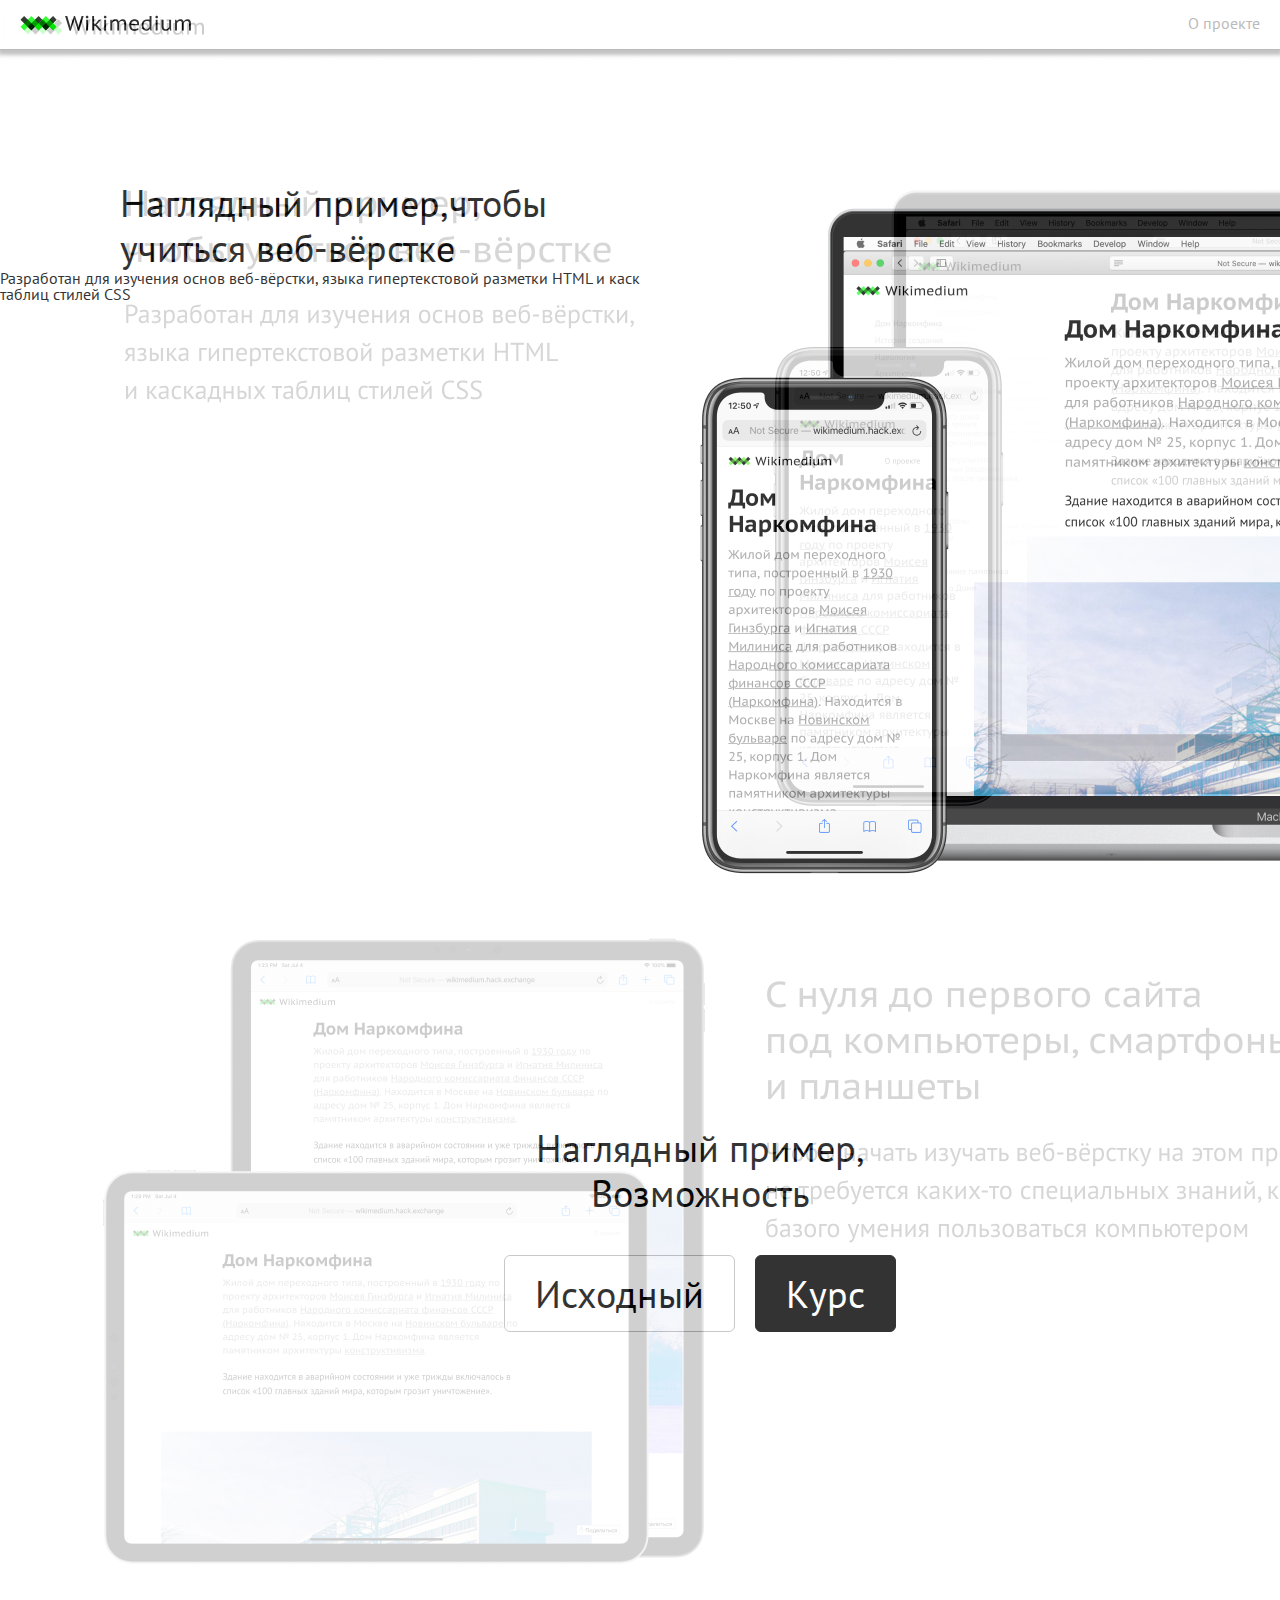
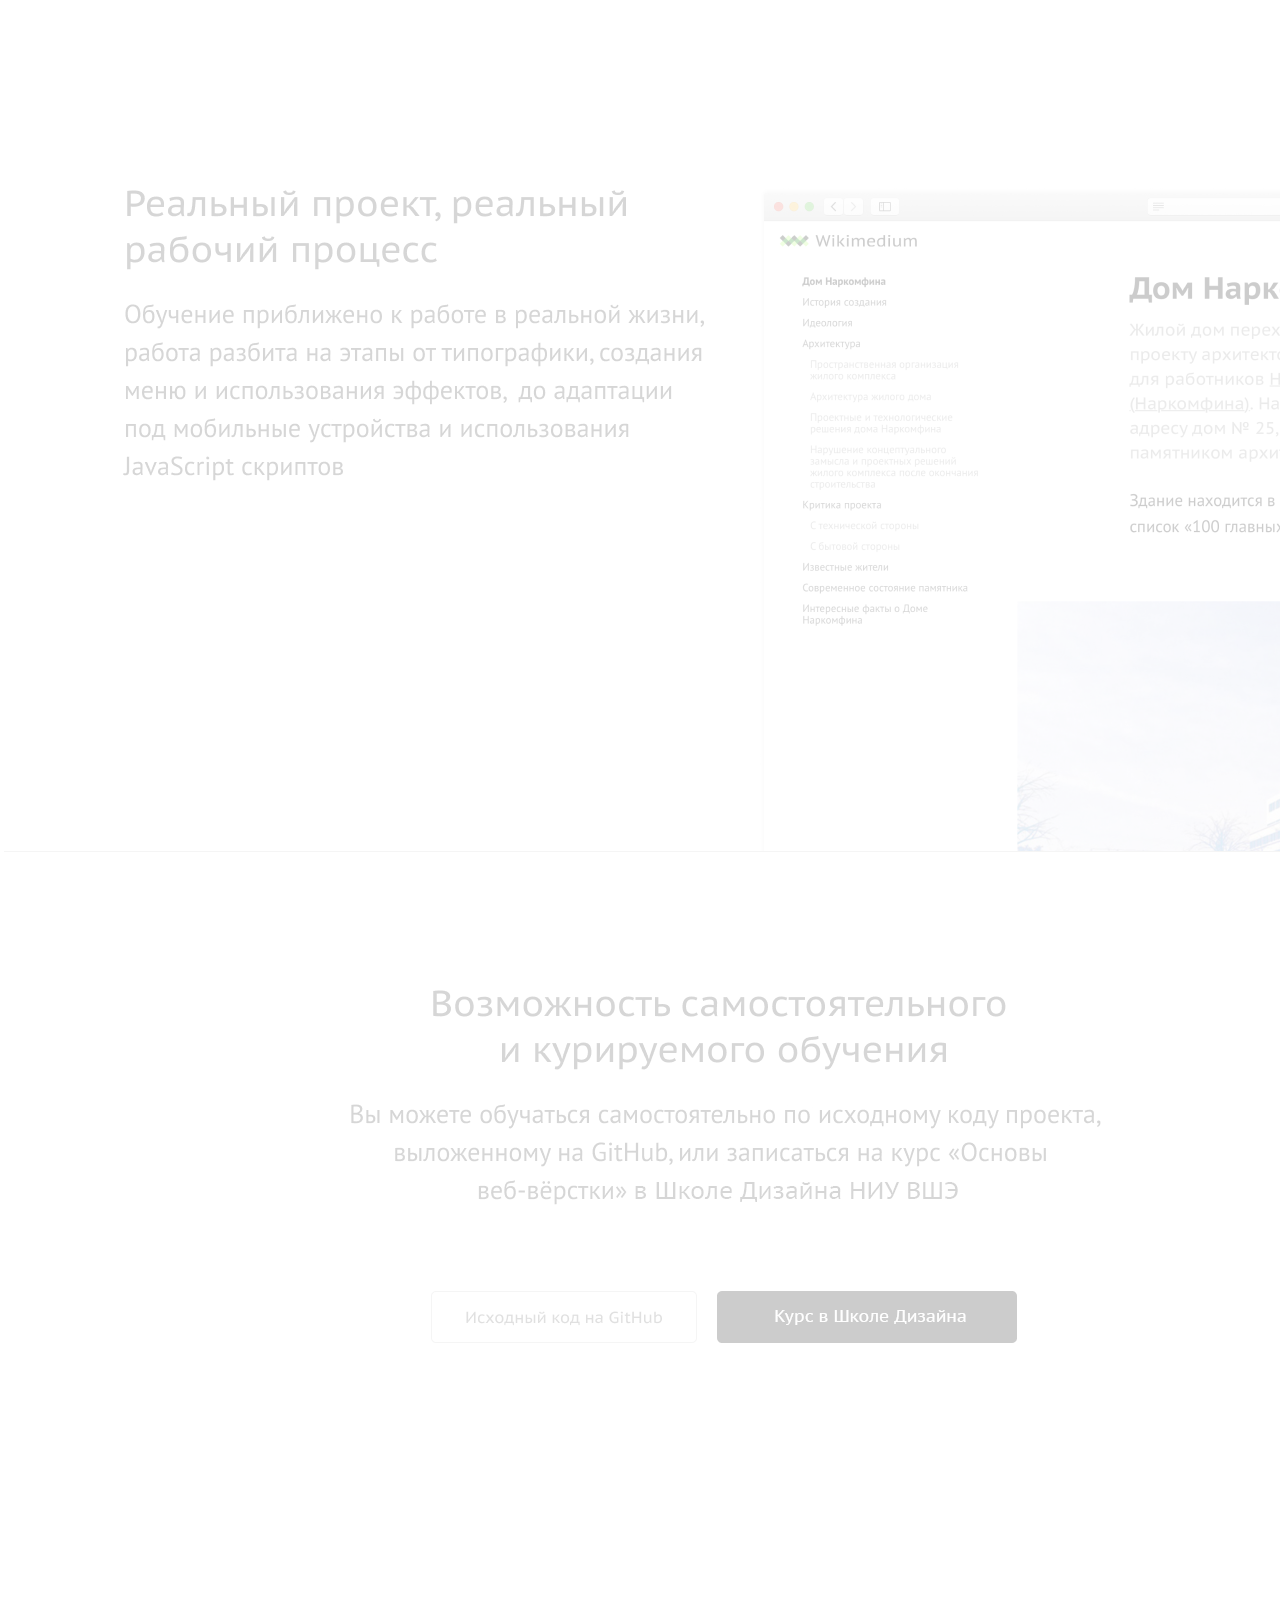
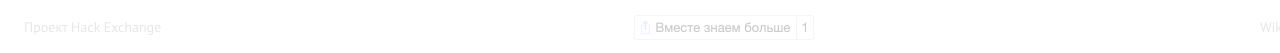
==== about.html @ a0a66534 "Create about.html" ====
<!DOCTYPE html>
<html lang="en" dir="ltr">
  <head>
    <meta charset="utf-8">
    <link rel="stylesheet" href="stylesheets/style.css">
    <title></title>
    <style media="screen">
      body {
        width: 1440;
        height: 100%;
        display: block;
        margin: 0 auto;
        position: relative;
        background: white;
      }
      body::before {
        content: '';
        background: url('images/1440.jpg');
        opacity: .2;
        position: absolute;
        top: 0;
        left: 0;
        right: 0;
        height: 100%;
      }
      html {
        background: #bbb;
        height: 3253px;
        position: relative;
      }
      section{
        display: flex;
        justify-content: space-between;
        align-items:
      }
      section div {
        overflow: hidden;
        width: 50%;
      }
      section h1, .bottom_block {
        font-size: 38px; line-height: 45px;
        margin-top: 130px;
        margin-left: 120px;
      }
      section p, .bottom_block {

      }
      section img {
        margin-top: 100px;
        margin-left: 50px;
      }
      .bottom_block {
        text-align: center;
        padding-top: 100px;
      }
      .bottom_block p {
        width: 510px;
        margin-left: 0 auto;
      }
      .btn {
        text-decoration: none;
        border: 1px solid #bbb;
        padding: 15px 30px;
        background: white;
        display: inline-block;
        border-radius: 6px;
        margin: 40px 5px 0;
      }
      .btn-black {
        color: white;
        background: black;
        border-color: black;
      }
    </style>
  </head>

  <body>
    <div class="menubar">
      <a href="index.html"><img src="images/logo.svg" alt=""></a>
      <a href="about.html">О проекте</a>
    </div>
    <section>
      <div>
        <h1> Наглядный пример,чтобы учиться веб-вёрстке</h1>
        <p>Разработан для изучения основ веб-вёрстки, языка гипертекстовой разметки HTML и каскадных таблиц стилей CSS</p>
      </div>
    <div>
      <img src="images/about1.png" alt="">
    </div>
  </section>
  <section>

  </section>
  <div class="bottom_block">
    <h1> Наглядный пример,</h1>
    <p>Возможность</p>
    <a class="btn" href="#">Исходный</a>
    <a class="btn btn-black" href="#">Курс</a>
  </div>

  </body>
</html>
---- stylesheets/style.css ----
@import 'reset.css';
@import url('https://fonts.googleapis.com/css?family=PT+Sans+Caption:400,700|PT+Sans:400,400i,700,700i&amp;subset=cyrillic');
@import 'layout.css';
@import "sidebar.css";
@import "content.css";
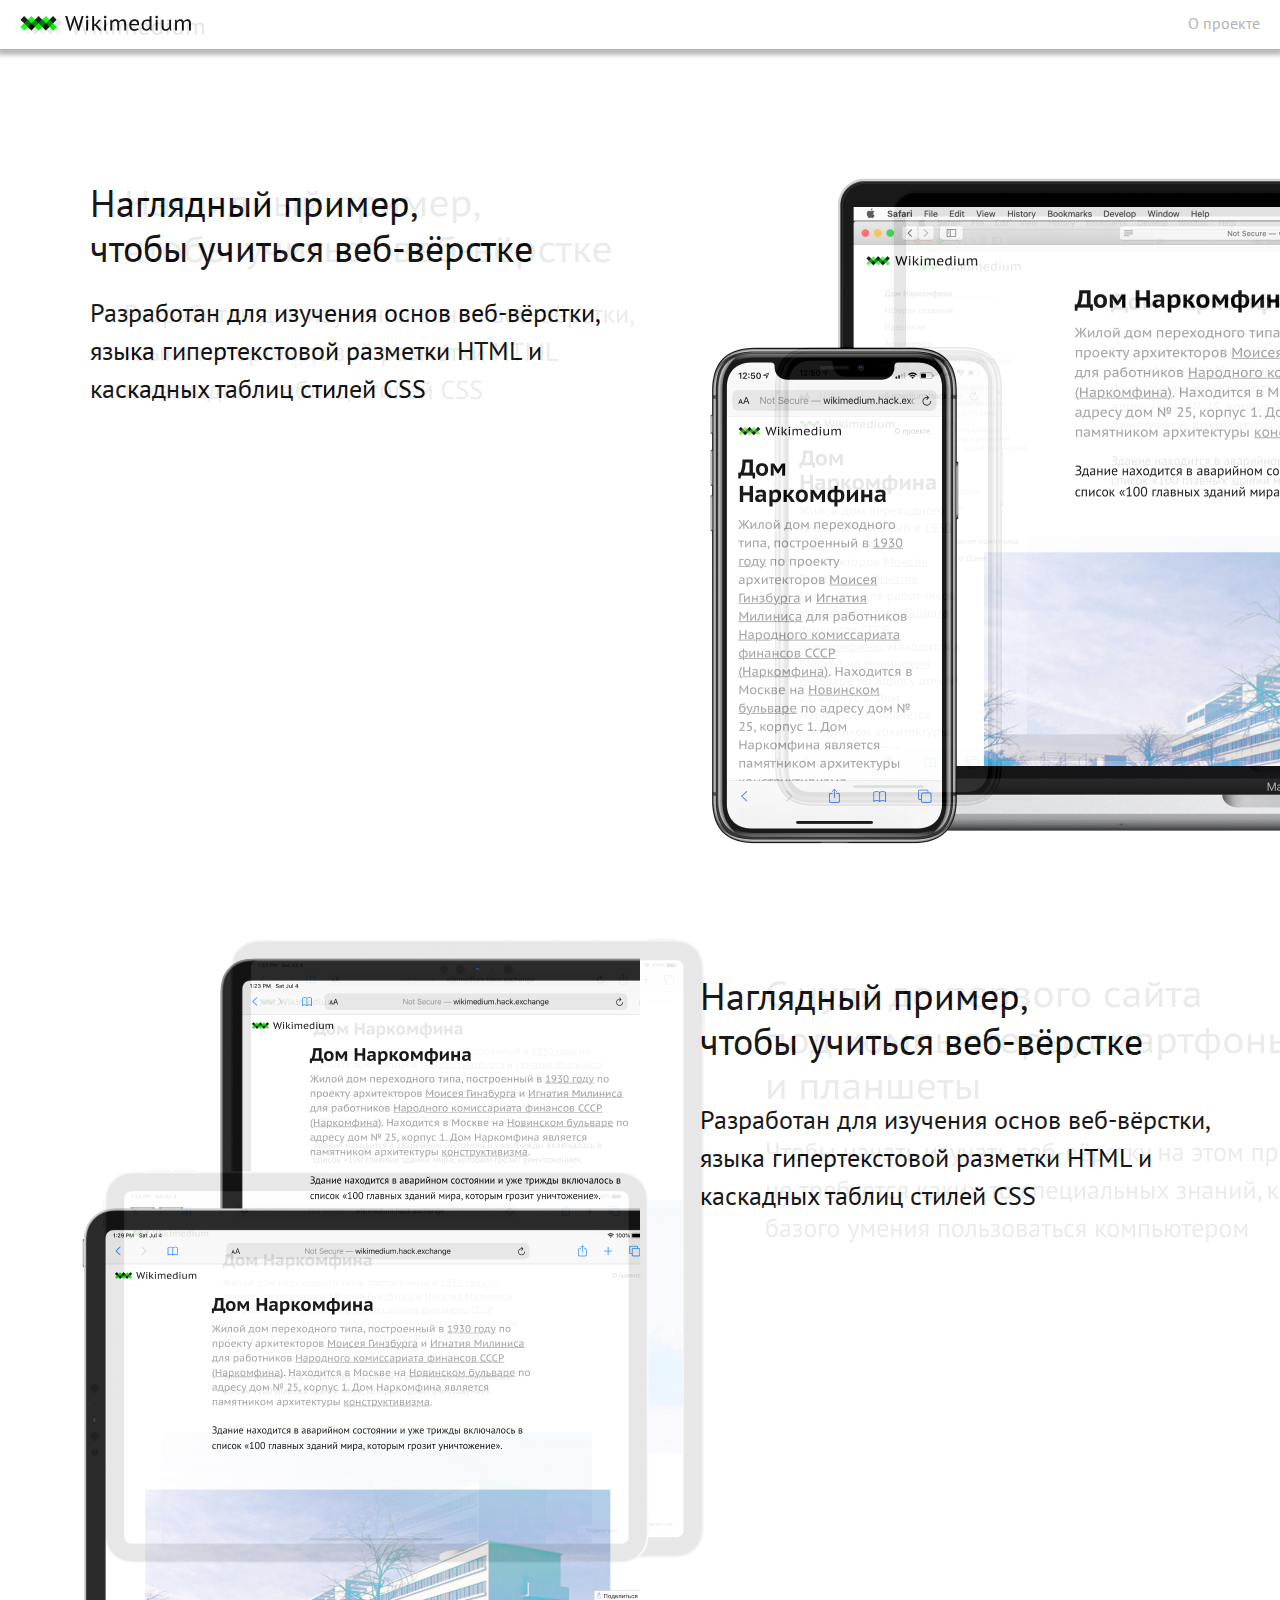
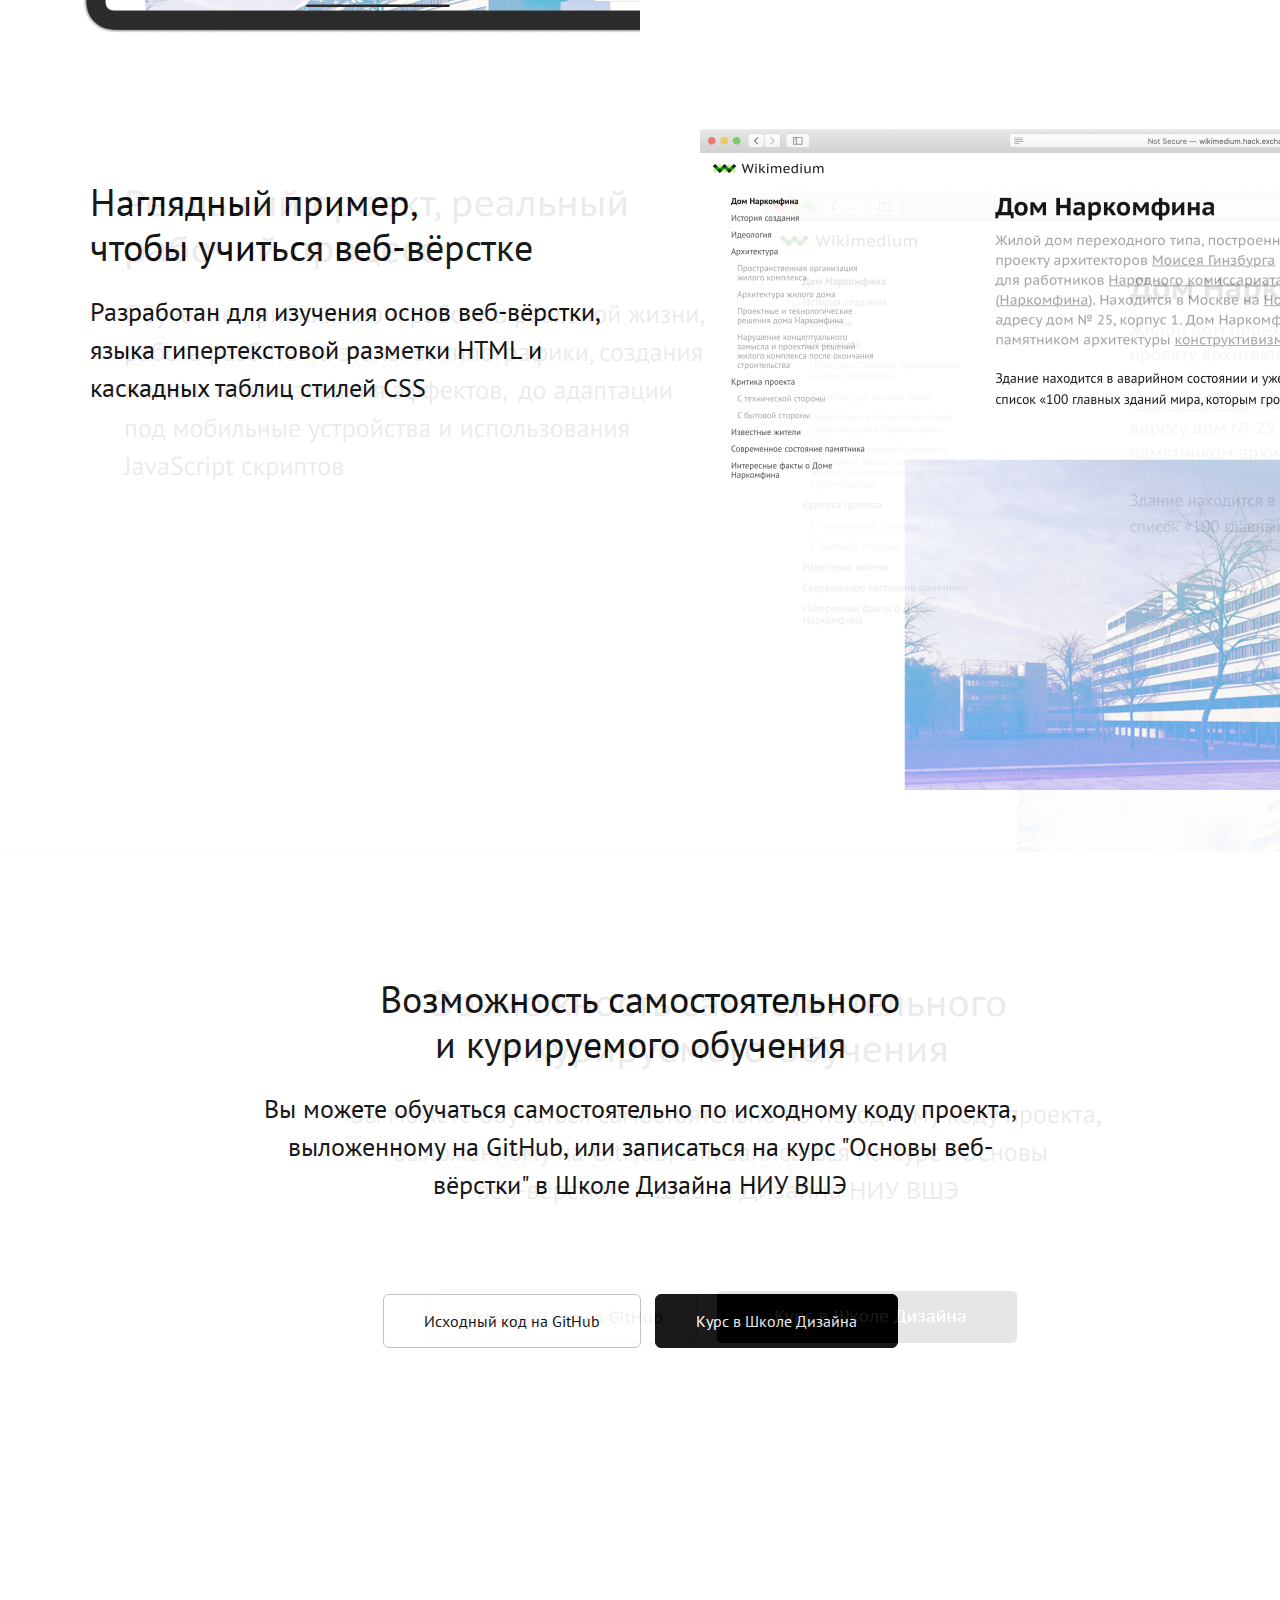
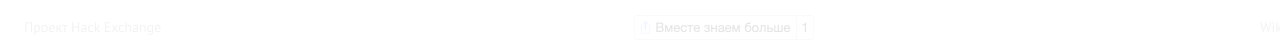
==== commit 342caaf9: "Update about.html" ====
--- a/about.html
+++ b/about.html
@@ -16,55 +16,69 @@
       body::before {
         content: '';
         background: url('images/1440.jpg');
-        opacity: .2;
+        opacity: .1;
         position: absolute;
         top: 0;
         left: 0;
         right: 0;
         height: 100%;
+        /* z-index: 0; ???*/
       }
       html {
         background: #bbb;
         height: 3253px;
         position: relative;
       }
-      section{
+      section {
         display: flex;
         justify-content: space-between;
-        align-items:
+        /* align-items: top; */
+        vertical-align: top;
+        padding-top: 70px;
       }
       section div {
         overflow: hidden;
         width: 50%;
+        padding-left: 60px;
       }
-      section h1, .bottom_block {
-        font-size: 38px; line-height: 45px;
-        margin-top: 130px;
-        margin-left: 120px;
+      section h1, section p {
+        width: 520px;
+        margin: 0 auto;
       }
-      section p, .bottom_block {
-
+      section h1, .bottom_block h1 {
+        margin-top: 60px;
+        margin-bottom: 24px;
+        font-size: 38px;
+        line-height: 45px;
       }
-      section img {
-        margin-top: 100px;
-        margin-left: 50px;
+      section p, .bottom_block p {
+        font-size: 26px;
+        line-height: 38px;
+      }
+      section:nth-of-type(2) h1,
+      section:nth-of-type(2) p {
+        margin-top: 38px;
+        margin-left: 0;
+      }
+      section:nth-of-type(3) h1 {
+        margin-top: 50px;
       }
       .bottom_block {
         text-align: center;
-        padding-top: 100px;
+        padding-top: 124px;
       }
       .bottom_block p {
-        width: 510px;
-        margin-left: 0 auto;
+        width: 800px;
+        margin: 0 auto;
       }
       .btn {
         text-decoration: none;
         border: 1px solid #bbb;
-        padding: 15px 30px;
+        padding: 18px 40px;
         background: white;
         display: inline-block;
         border-radius: 6px;
-        margin: 40px 5px 0;
+        margin: 90px 5px 0;
       }
       .btn-black {
         color: white;
@@ -72,30 +86,50 @@
         border-color: black;
       }
     </style>
+
   </head>
-
   <body>
     <div class="menubar">
       <a href="index.html"><img src="images/logo.svg" alt=""></a>
       <a href="about.html">О проекте</a>
     </div>
+
     <section>
       <div>
-        <h1> Наглядный пример,чтобы учиться веб-вёрстке</h1>
+        <h1> Наглядный пример,<br>чтобы учиться веб-вёрстке</h1>
         <p>Разработан для изучения основ веб-вёрстки, языка гипертекстовой разметки HTML и каскадных таблиц стилей CSS</p>
       </div>
-    <div>
-      <img src="images/about1.png" alt="">
-    </div>
-  </section>
-  <section>
+      <div>
+        <img src="images/about1.png" alt="">
+      </div>
+    </section>
 
-  </section>
+    <section>
+      <div>
+        <img src="images/about2.png" alt="">
+      </div>
+      <div>
+        <h1> Наглядный пример,<br>чтобы учиться веб-вёрстке</h1>
+        <p>Разработан для изучения основ веб-вёрстки, языка гипертекстовой разметки HTML и каскадных таблиц стилей CSS</p>
+      </div>
+    </section>
+
+    <section>
+      <div>
+        <h1> Наглядный пример,<br>чтобы учиться веб-вёрстке</h1>
+        <p>Разработан для изучения основ веб-вёрстки, языка гипертекстовой разметки HTML и каскадных таблиц стилей CSS</p>
+      </div>
+      <div>
+        <img src="images/about3.png" alt="">
+      </div>
+    </section>
+
+
   <div class="bottom_block">
-    <h1> Наглядный пример,</h1>
-    <p>Возможность</p>
-    <a class="btn" href="#">Исходный</a>
-    <a class="btn btn-black" href="#">Курс</a>
+    <h1>Возможность самостоятельного <br>и курируемого обучения</h1>
+    <p>Вы можете обучаться самостоятельно по исходному коду проекта, выложенному на GitHub, или записаться на курс "Основы веб-вёрстки" в Школе Дизайна НИУ ВШЭ</p>
+    <a class="btn" href="#">Исходный код на GitHub</a>
+    <a class="btn btn-black" href="#">Курс в Школе Дизайна</a>
   </div>
 
   </body>
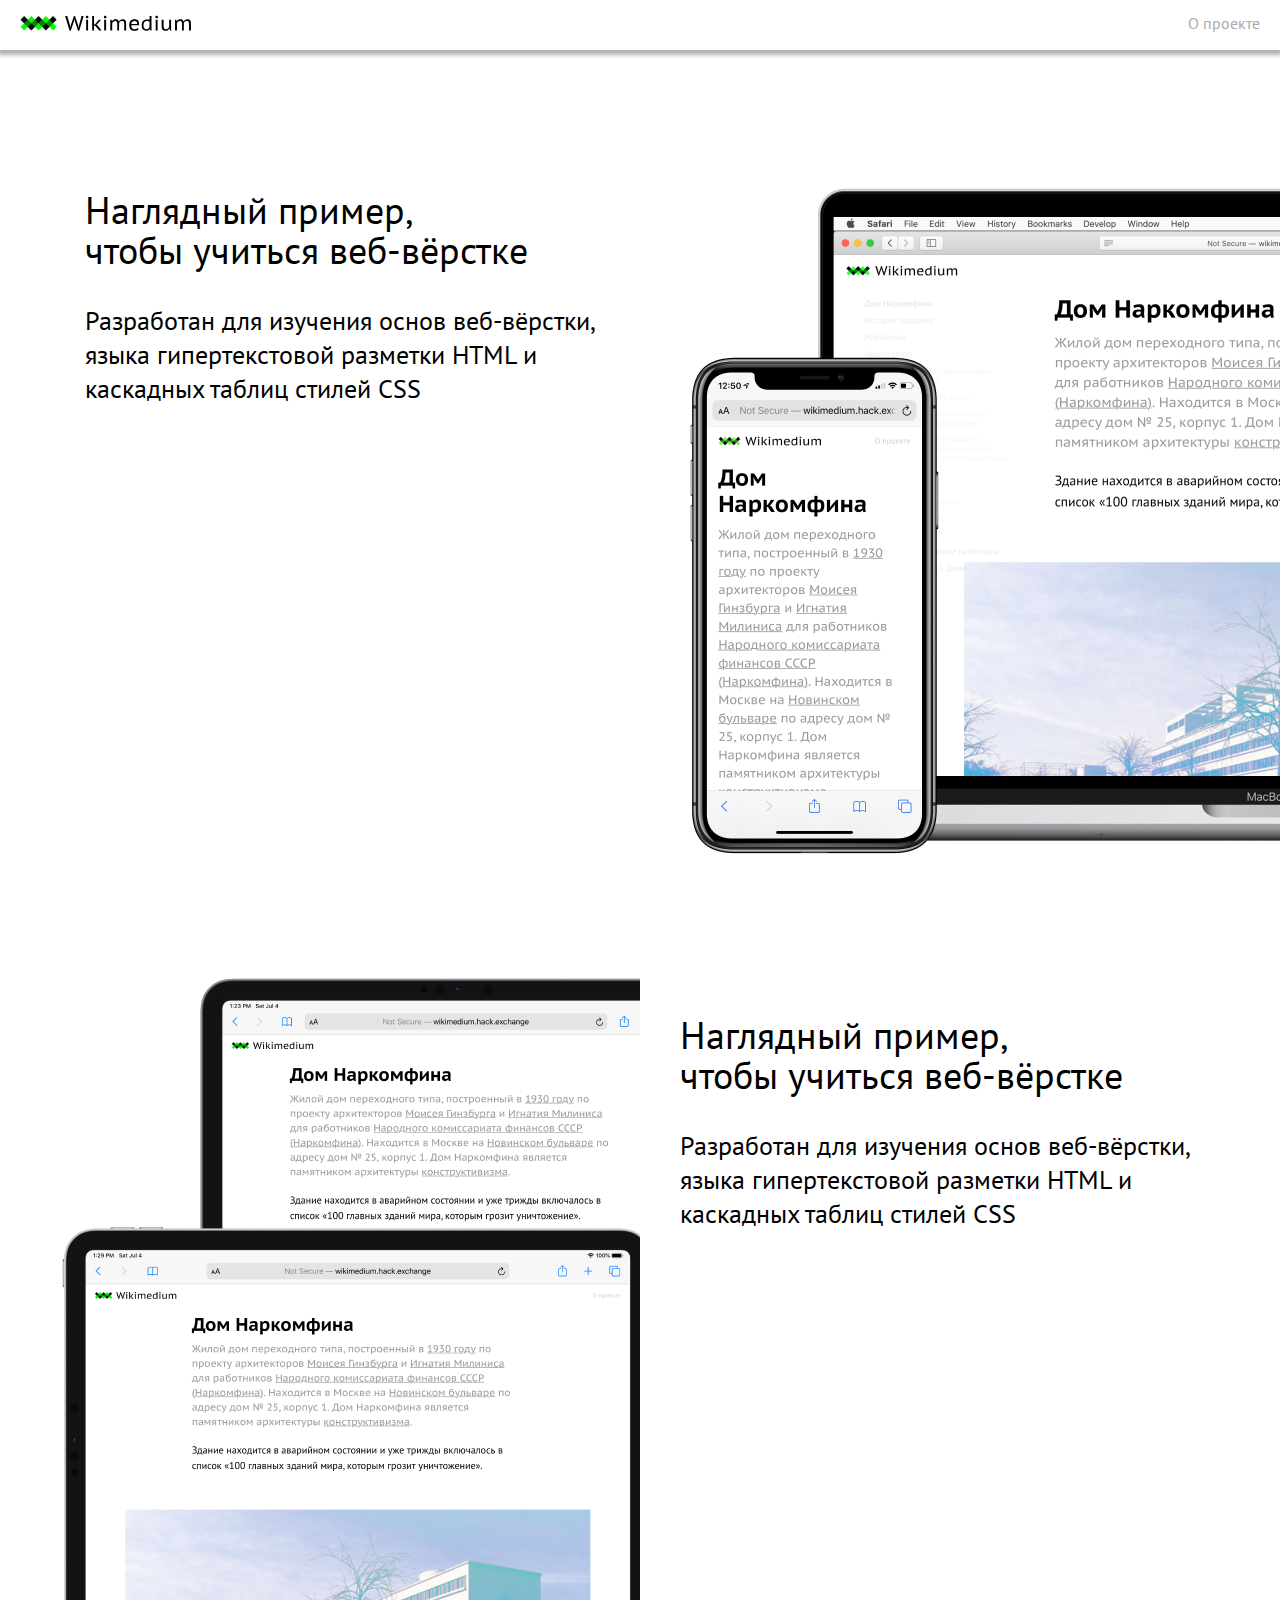
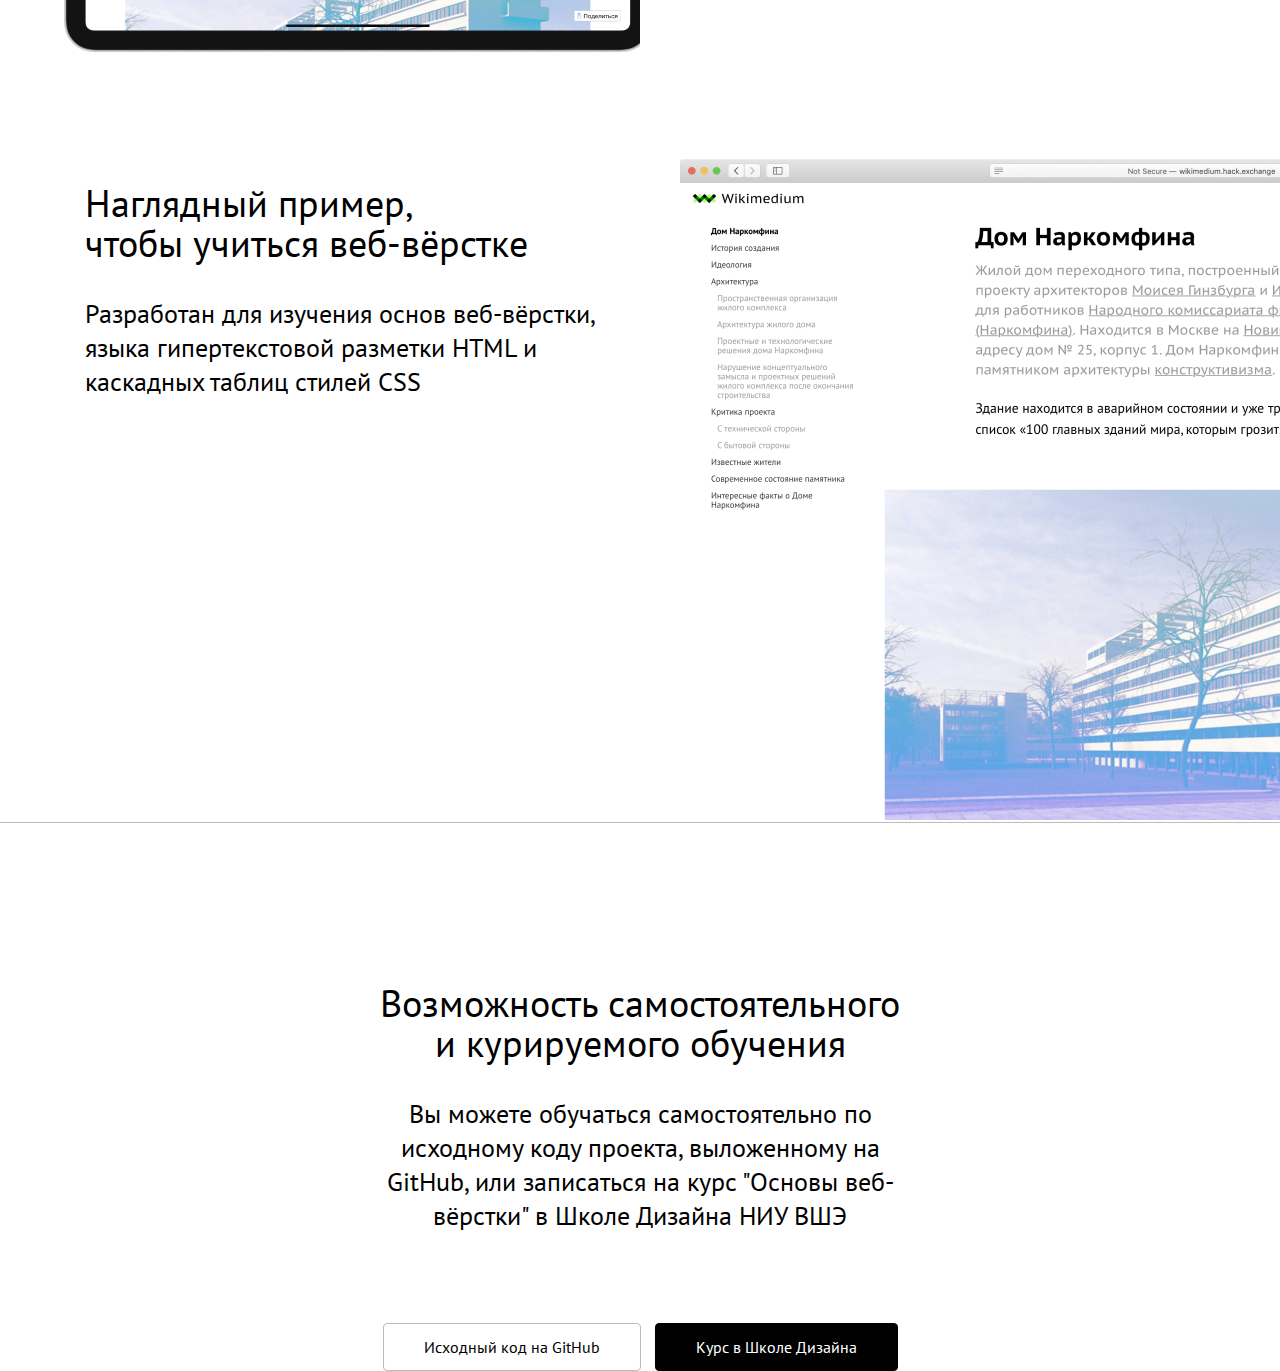
==== commit b679eb25: "Update about.html" ====
--- a/about.html
+++ b/about.html
@@ -1,12 +1,15 @@
 <!DOCTYPE html>
 <html lang="en" dir="ltr">
   <head>
+    <meta name="viewport" content="width=device-width">
     <meta charset="utf-8">
     <link rel="stylesheet" href="stylesheets/style.css">
-    <title></title>
+    <link rel="icon" type="image/x-icon" href="images/favicon.ico" />
+    <link rel="icon" type="image/png" href="images/favicon.png" />
+    <title>О проекте</title>
     <style media="screen">
       body {
-        width: 1440;
+        /* width: 1440; */
         height: 100%;
         display: block;
         margin: 0 auto;
@@ -15,7 +18,7 @@
       }
       body::before {
         content: '';
-        background: url('images/1440.jpg');
+        /* background: url('images/1440.jpg'); */
         opacity: .1;
         position: absolute;
         top: 0;
@@ -24,60 +27,61 @@
         height: 100%;
         /* z-index: 0; ???*/
       }
-      html {
+      /* html {
         background: #bbb;
         height: 3253px;
         position: relative;
-      }
+      } */
       section {
         display: flex;
         justify-content: space-between;
         /* align-items: top; */
         vertical-align: top;
-        padding-top: 70px;
+        padding-top: 80px;
       }
       section div {
         overflow: hidden;
         width: 50%;
-        padding-left: 60px;
+        padding-left: 40px;
       }
       section h1, section p {
-        width: 520px;
+        width: 510px;
         margin: 0 auto;
       }
       section h1, .bottom_block h1 {
         margin-top: 60px;
-        margin-bottom: 24px;
+        margin-bottom: 34px;
         font-size: 38px;
-        line-height: 45px;
+        line-height: 40px;
       }
       section p, .bottom_block p {
         font-size: 26px;
-        line-height: 38px;
+        line-height: 34px;
       }
       section:nth-of-type(2) h1,
       section:nth-of-type(2) p {
-        margin-top: 38px;
+        /* margin-top: 38px; */
         margin-left: 0;
       }
       section:nth-of-type(3) h1 {
-        margin-top: 50px;
+        margin-top: 24px;
       }
       .bottom_block {
         text-align: center;
-        padding-top: 124px;
+        padding-top: 100px;
+        border-top: 1px solid #bbb;
       }
       .bottom_block p {
-        width: 800px;
+        width: 510px;
         margin: 0 auto;
       }
       .btn {
         text-decoration: none;
         border: 1px solid #bbb;
-        padding: 18px 40px;
+        padding: 15px 40px;
         background: white;
         display: inline-block;
-        border-radius: 6px;
+        border-radius: 4px;
         margin: 90px 5px 0;
       }
       .btn-black {
@@ -124,7 +128,6 @@
       </div>
     </section>
 
-
   <div class="bottom_block">
     <h1>Возможность самостоятельного <br>и курируемого обучения</h1>
     <p>Вы можете обучаться самостоятельно по исходному коду проекта, выложенному на GitHub, или записаться на курс "Основы веб-вёрстки" в Школе Дизайна НИУ ВШЭ</p>
--- a/stylesheets/style.css
+++ b/stylesheets/style.css
@@ -3,3 +3,5 @@
 @import 'layout.css';
 @import "sidebar.css";
 @import "content.css";
+@import "responsive.css";
+@import "index.css";
